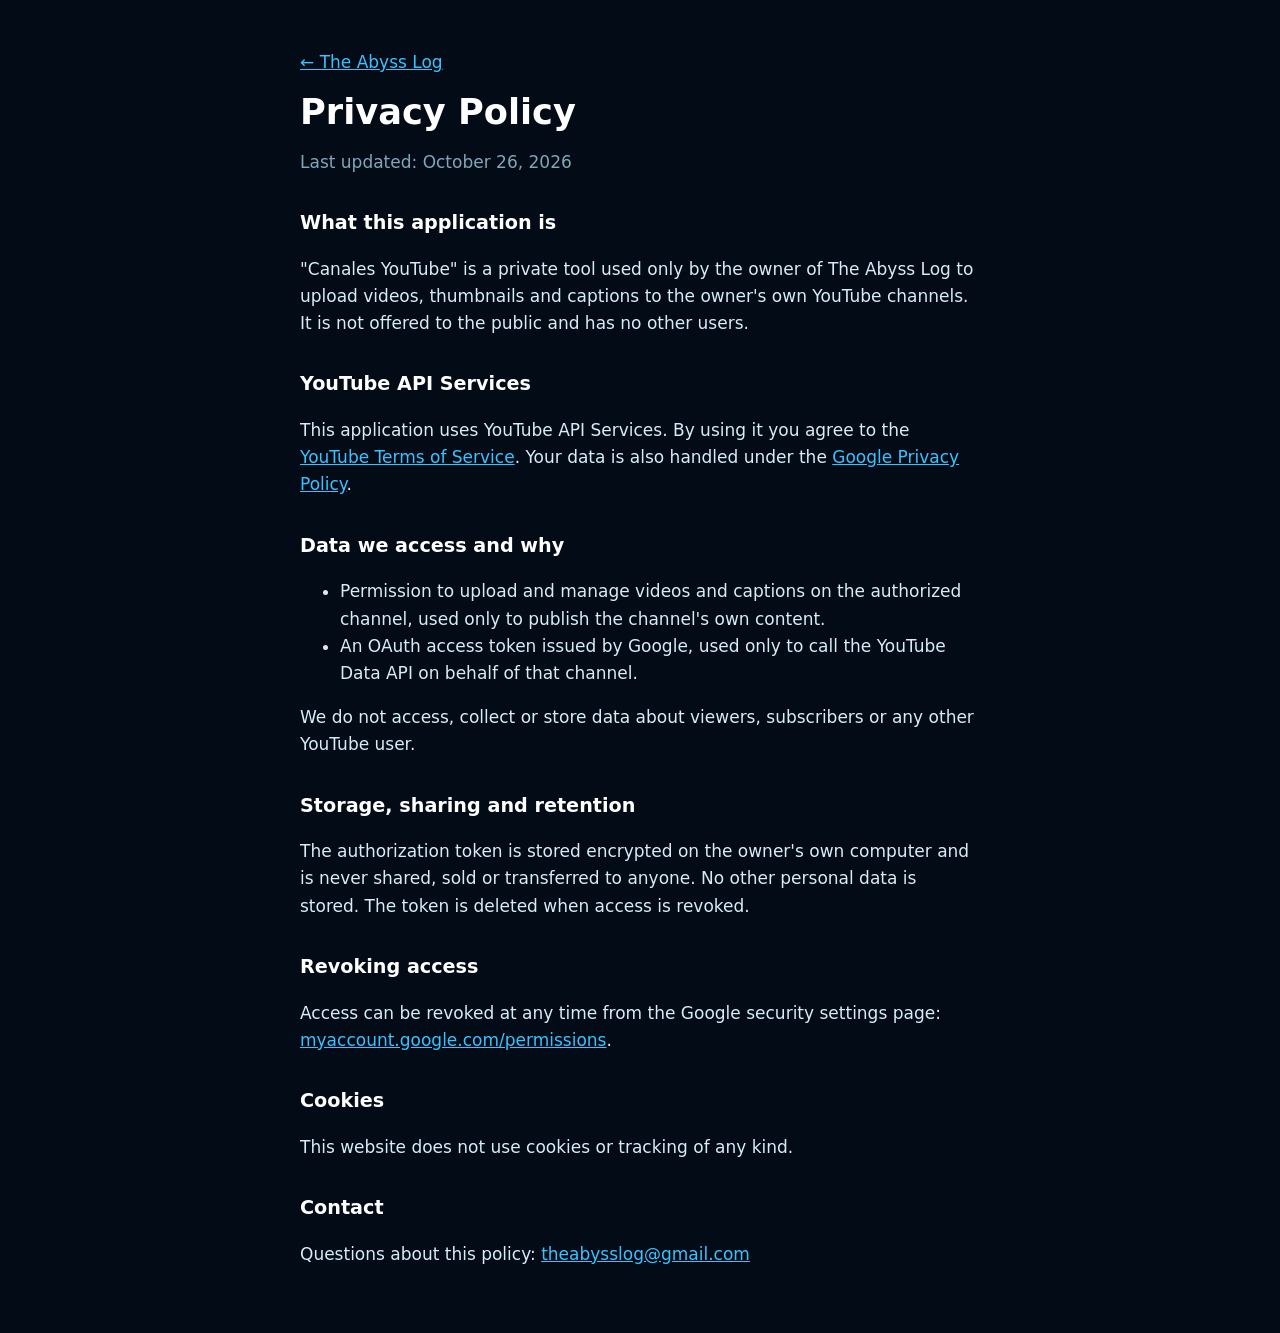
==== privacy.html @ d8033601 "Sitio de The Abyss Log y política de privacidad" ====
<!doctype html>
<html lang="en">
<head>
<meta charset="utf-8">
<meta name="viewport" content="width=device-width, initial-scale=1">
<title>Privacy Policy — The Abyss Log</title>
<link rel="icon" href="logo.jpg">
<link rel="stylesheet" href="estilo.css">
</head>
<body>
<main>
  <p><a href="index.html">← The Abyss Log</a></p>
  <h1>Privacy Policy</h1>
  <p class="nota">Last updated: October 26, 2026</p>

  <h2>What this application is</h2>
  <p>"Canales YouTube" is a private tool used only by the owner of The Abyss Log to upload videos, thumbnails
    and captions to the owner's own YouTube channels. It is not offered to the public and has no other users.</p>

  <h2>YouTube API Services</h2>
  <p>This application uses YouTube API Services. By using it you agree to the
    <a href="https://www.youtube.com/t/terms">YouTube Terms of Service</a>. Your data is also handled under the
    <a href="https://policies.google.com/privacy">Google Privacy Policy</a>.</p>

  <h2>Data we access and why</h2>
  <ul>
    <li>Permission to upload and manage videos and captions on the authorized channel, used only to publish the
      channel's own content.</li>
    <li>An OAuth access token issued by Google, used only to call the YouTube Data API on behalf of that channel.</li>
  </ul>
  <p>We do not access, collect or store data about viewers, subscribers or any other YouTube user.</p>

  <h2>Storage, sharing and retention</h2>
  <p>The authorization token is stored encrypted on the owner's own computer and is never shared, sold or
    transferred to anyone. No other personal data is stored. The token is deleted when access is revoked.</p>

  <h2>Revoking access</h2>
  <p>Access can be revoked at any time from the Google security settings page:
    <a href="https://myaccount.google.com/permissions">myaccount.google.com/permissions</a>.</p>

  <h2>Cookies</h2>
  <p>This website does not use cookies or tracking of any kind.</p>

  <h2>Contact</h2>
  <p>Questions about this policy: <span id="contacto"><a href="mailto:theabysslog@gmail.com">theabysslog@gmail.com</a></span></p>
</main>
</body>
</html>
---- estilo.css ----
:root { color-scheme: dark; }
body { margin: 0; background: #020b16; color: #d6ecf7; font: 17px/1.6 system-ui, -apple-system, "Segoe UI", sans-serif; }
.banner { display: block; width: 100%; max-height: 360px; object-fit: cover; }
main { max-width: 680px; margin: 0 auto; padding: 32px 20px 48px; }
.marca { display: flex; align-items: center; gap: 18px; }
.marca img { border-radius: 50%; }
h1 { margin: 0; color: #fff; font-size: 2.2rem; line-height: 1.1; }
h2 { margin-top: 2rem; color: #fff; font-size: 1.2rem; }
.lema { color: #ffd400; font-weight: 700; font-size: 1.2rem; }
.nota { color: #7fa6bb; }
a { color: #39c2ff; }
.boton { display: inline-block; padding: 12px 22px; border-radius: 30px; background: #39c2ff; color: #001424;
         font-weight: 700; text-decoration: none; }
footer { text-align: center; padding: 24px 20px 40px; border-top: 1px solid #10273a; }
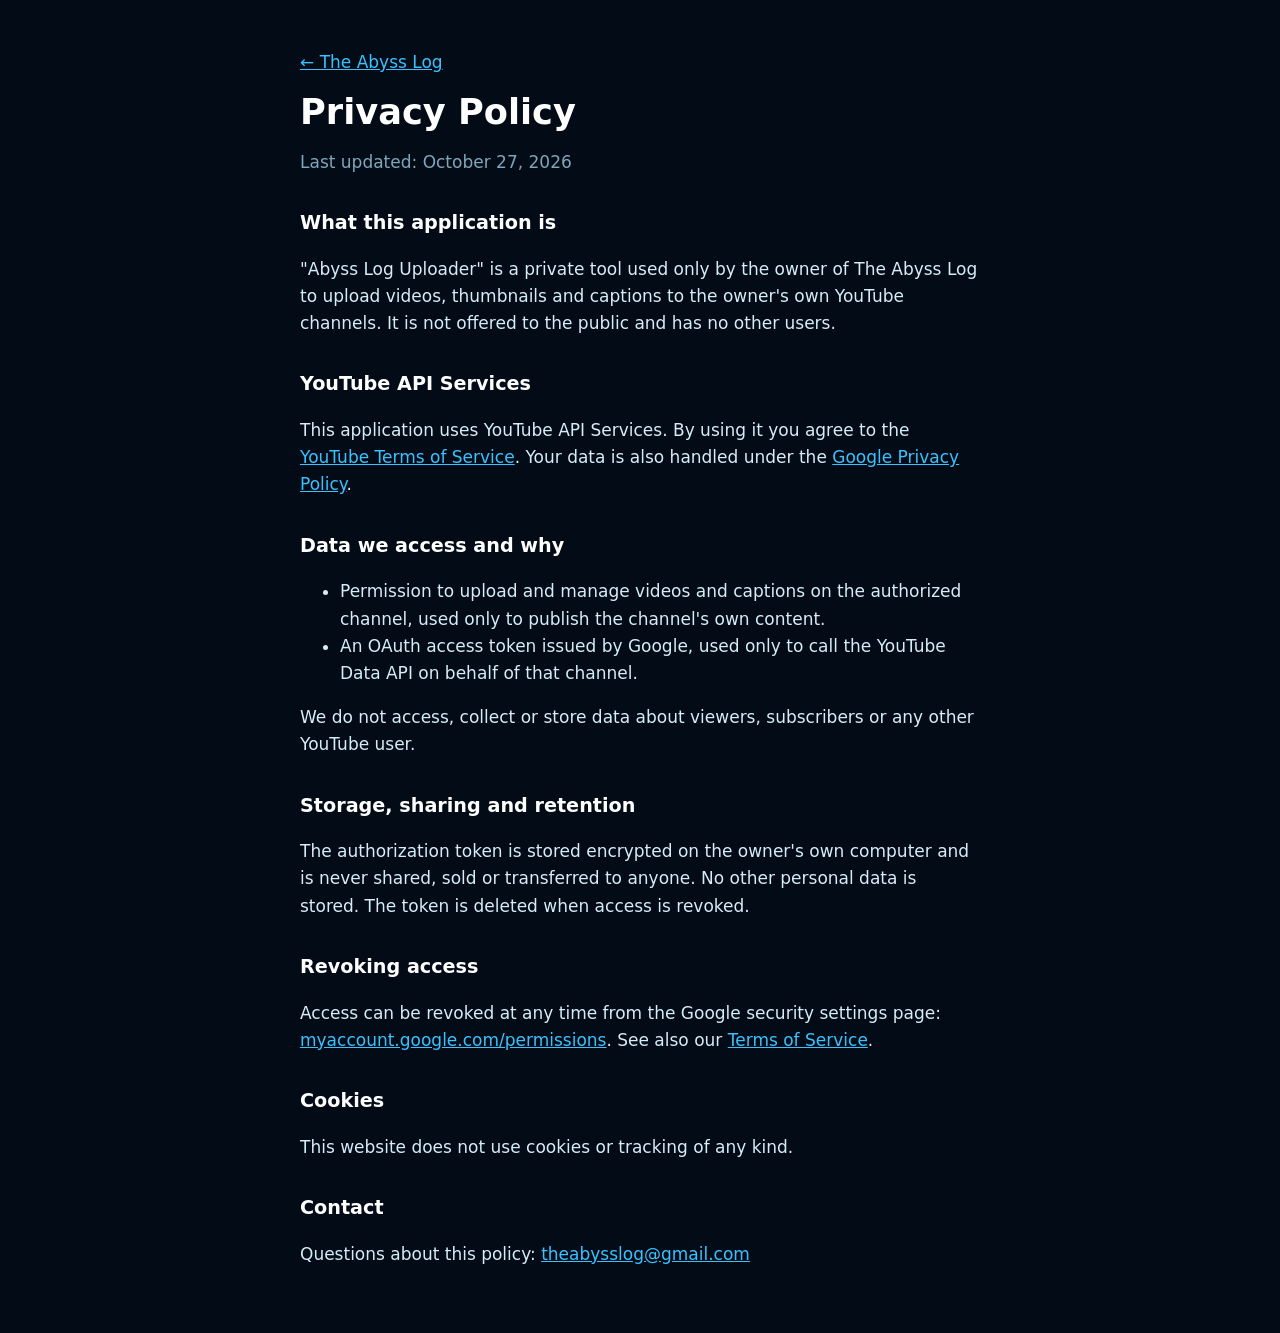
==== commit 17a85eae: "Terms of Service y aviso de YouTube API Services" ====
--- a/privacy.html
+++ b/privacy.html
@@ -11,10 +11,10 @@
 <main>
   <p><a href="index.html">← The Abyss Log</a></p>
   <h1>Privacy Policy</h1>
-  <p class="nota">Last updated: October 26, 2026</p>
+  <p class="nota">Last updated: October 27, 2026</p>
 
   <h2>What this application is</h2>
-  <p>"Canales YouTube" is a private tool used only by the owner of The Abyss Log to upload videos, thumbnails
+  <p>"Abyss Log Uploader" is a private tool used only by the owner of The Abyss Log to upload videos, thumbnails
     and captions to the owner's own YouTube channels. It is not offered to the public and has no other users.</p>
 
   <h2>YouTube API Services</h2>
@@ -36,7 +36,8 @@
 
   <h2>Revoking access</h2>
   <p>Access can be revoked at any time from the Google security settings page:
-    <a href="https://myaccount.google.com/permissions">myaccount.google.com/permissions</a>.</p>
+    <a href="https://myaccount.google.com/permissions">myaccount.google.com/permissions</a>.
+    See also our <a href="terms.html">Terms of Service</a>.</p>
 
   <h2>Cookies</h2>
   <p>This website does not use cookies or tracking of any kind.</p>
